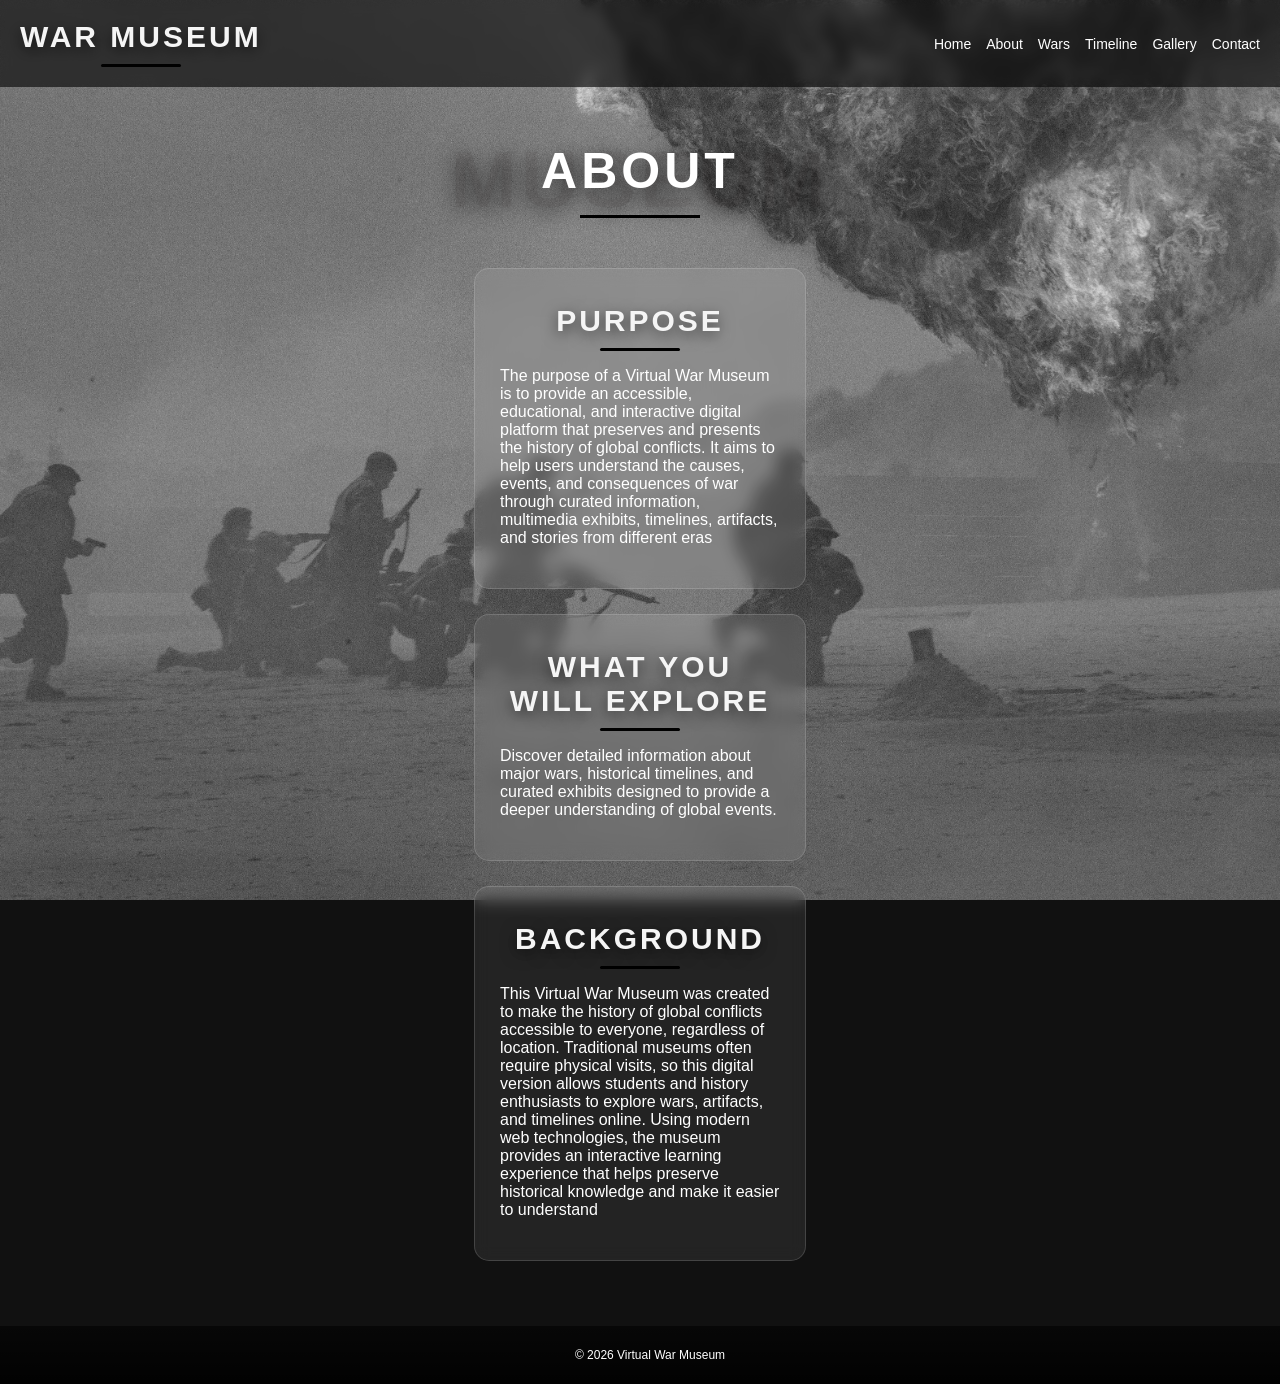
==== about.html @ 1c0403e6 "initial upload - Virtual War Museum" ====
<!DOCTYPE html>
<html lang="en">
<head>
    <meta charset="UTF-8">
    <meta name="viewport" content="width=device-width, initial-scale=1.0">
    <title>About - Virtual War Museum</title>
    <link rel="stylesheet" href="styles.css">
</head>

<body>

<!-- 🔹 NAVBAR -->
<nav>
    <h2>War Museum</h2>
    <ul>
        <li><a href="index.html">Home</a></li>
        <li><a href="about.html" class="active">About</a></li>
        <li><a href="wars.html">Wars</a></li>
        <li><a href="timeline.html">Timeline</a></li>
        <li><a href="gallery.html">Gallery</a></li>
        <li><a href="contact.html">Contact</a></li>
    </ul>
</nav>


<section class="about">

    <h1 class="about-title">About</h1>
    <div class="abou-container">

    <div class="about-box">
        <h2>Purpose</h2>
        <p>

            The purpose of a Virtual War Museum is to provide an accessible, educational, and interactive 
            digital platform that preserves and presents the history of global conflicts. It aims to help 
            users understand the causes, events, and consequences of war through curated information, 
            multimedia exhibits, timelines, artifacts, and stories from different eras

        </p>
    </div>

    <div class="about-box">
        <h2>What You Will Explore</h2>
        <p>
            Discover detailed information about major wars, historical timelines, and curated
            exhibits designed to provide a deeper understanding of global events.
        </p>
    </div>

    <div class="about-box">
        <h2>Background</h2>
        <p>
            This Virtual War Museum was created to make the history of global conflicts accessible to everyone,
            regardless of location. Traditional museums often require physical visits, so this digital version allows students and 
            history enthusiasts to explore wars, artifacts, and timelines online. Using modern web technologies, the museum provides an 
            interactive learning experience that helps preserve historical knowledge and make it easier to understand

        </p>
    </div>

</section>

<!-- 🔹 FOOTER -->
<footer>
    <p>© 2026 Virtual War Museum</p>
</footer>

</body>
</html>
---- styles.css ----
body {
    margin: 0;
    font-family: Arial, sans-serif;
    background: #111;
    color: white;
}

/* NAVBAR */
nav {
    display: flex;
    justify-content: space-between;
    align-items: center;
    padding: 15px 30px;
    background: #000;
}

nav ul {
    list-style: none;
    display: flex;
    gap: 20px;
}

nav a {
    color: rgb(230, 228, 228);
    text-decoration: none;
}

nav a:hover {
    color: red;
}

/* CONTENT */
.content {
    padding: 40px;
    text-align: center;
}

.cards {
    display: flex;
    gap: 20px;
    justify-content: center;
    flex-wrap: wrap;
}

.card {
    background: #222;
    padding: 20px;
    width: 250px;
    border-radius: 10px;
    transition: 0.3s;
}

.card:hover {
    transform: scale(1.05);
    background: #333;
}

/* FOOTER */
footer {
    text-align: center;
    padding: 20px;
    background: #000;
    margin-top: 40px;
}
.card img {
    width: 100%;
    height: 180px;
    object-fit: cover;
    border-radius: 10px;
    margin-bottom: 10px;
}
body {
    margin: 0;
    font-family: Arial, sans-serif;
    color: white;

   
    background-image: url("background.jpg");
    background-size: cover;
    background-position: center;
    background-attachment: fixed;
}

/* 🔥 Hero section centered */
.hero {
    height: 100vh;              /* full screen */
    display: flex;
    flex-direction: column;
    justify-content: center;
    align-items: center;
    text-align: center;

    background: rgba(0, 0, 0, 0.5); /* dark overlay for readability */
}

.hero h1 {
    font-size: 50px;
    margin: 0;
}

.hero p {
    font-size: 20px;
    margin-top: 10px;
}
.hero {
    height: 100vh;
    display: flex;
    justify-content: center;
    align-items: center;

    background: center/cover no-repeat;
}

.overlay {
    background: rgb(10, 45, 3);
    padding: 30px;
    text-align: center;
    border-radius: 10px;
}

.hero h1 {
    font-size: 50px;
    margin: 0;
}

.hero p {
    font-size: 20px;
}
nav {
    position: static;
    top: 0;
    left: 0;
    width: 100%;
    z-index: 1000;

    display: flex;
    justify-content: space-between;
    align-items: center;

    padding: 15px 30px;
    background: rgba(18, 16, 16, 0.6);
    backdrop-filter: blur(6px);
}
body {
  padding-top: 100px;
}
.hero {
    height: 100vh;
    display: flex;
    justify-content: center;
    align-items: center;
    text-align: center;

    background:  center/cover no-repeat;
}

.overlay {
    background: rgba(15, 14, 14, 0.6);
    padding: 10px;
    border-radius: 12px;
}
.cards {
    display: flex;
    gap: 20px;
    justify-content: center;
    flex-wrap: wrap;
    padding: 40px;
}

.card {
    background: rgba(255, 255, 255, 0.08);
    border: 1px solid rgba(255, 255, 255, 0.1);
    backdrop-filter: blur(5px);

    padding: 20px;
    width: 260px;
    border-radius: 12px;
    transition: 0.3s;
}

.card:hover {
    transform: translateY(-8px);
}
nav {
    position: fixed;
    top: 0;
    left: 0;
    width: 100%;
    z-index: 1000;

    display: flex;
    justify-content: space-between;
    align-items: center;

    padding: 10px 20px;
    background: rgba(0, 0, 0, 0.6);
    backdrop-filter: blur(6px);

    box-sizing: border-box;
}
nav ul {
    list-style: none;
    display: flex;
    gap: 15px;
    flex-wrap: wrap;
    margin: 0;
    padding: 0;
}
nav ul li a {
    color: white;
    text-decoration: none;
    white-space: nowrap;
    font-size: 14px;
}
@media (max-width: 768px) {
    nav {
        flex-direction: column;
        align-items: flex-start;
    }

    nav ul {
        flex-direction: column;
        gap: 10px;
    }
}
h2{ 
  color:#000
}
.featured-title {
    color: rgb(18, 1, 1);
    text-shadow: 2px 2px 6px rgba(0, 0, 0, 0.3);
    text-align: center;
    width: 100%;
}
.card {
    background: rgba(255, 255, 255, 0.08);
    border: 1px solid rgba(255, 255, 255, 0.15);
    backdrop-filter: blur(6px);

    padding: 20px;
    width: 260px;
    border-radius: 12px;

    transition: transform 0.3s ease, box-shadow 0.3s ease;
}
.card:hover {
    transform: translateY(-12px) scale(1.03);
    box-shadow: 0 10px 25px rgba(0, 0, 0, 0.5);
}
nav ul li a:hover {
    background: rgb(65, 118, 203);
    color: black;

    transform: translateY(-2px);
}
nav ul li a:hover {
    background: rgb(23, 82, 91);
    color: black;

    transform: translateY(-2px);
    box-shadow: 0 4px 12px rgba(255, 255, 255, 0.3);
}
footer {
    width: 100%;
    background: rgba(0, 0, 0, 0.85);
    color: white;
    text-align: center;
    padding: 10px;
    font-size: 12px;
}
html, body {
    height: 100%;
    margin: 0;
}

body {
    display: flex;
    flex-direction: column;
    min-height: 100vh;
}

.content, .about {
    flex: 1;
}
footer {
    background: linear-gradient(to top, rgba(0,0,0,0.9), rgba(0,0,0,0.6));
}
.about-box {
    max-width: 700px;
    margin: 25px auto;
    padding: 25px;
    border-radius: 12px;

    background: rgba(255, 255, 255, 0.1);
    backdrop-filter: blur(6px);

    border-left: 4px solid rgb(0, 0, 0); 
}
.about-title {
    font-size: 50px;
    letter-spacing: 4px;
    text-transform: uppercase;

    margin-bottom: 50px;

    position: relative;

    /* subtle depth */
    text-shadow: 0 5px 20px rgba(0,0,0,0.4);
}
.about-title::after {
    content: "";
    display: flex;
    width: 120px;
    height: 3px;
    background: rgb(0, 0, 0);

    margin: 15px auto 0;
}
.about-title::before {
    content: " MUSEUM";
    position: absolute;
    top: 50%;
    left: 50%;
    transform: translate(-50%, -50%);

    font-size: 80px;
    color: rgba(14, 4, 4, 0.05);
    z-index: -1;
}
.about-title {
    font-size: 50px;
    letter-spacing: 4px;
    text-transform: uppercase;

    text-align: center;   /* 🔥 important */
    position: relative;
}
.about-box:hover {
    transform: translateY(-12px) scale(1.03);

    box-shadow: 0 15px 30px rgba(0, 0, 0, 0.5);

    border-color: rgba(0, 0, 0, 0.4);
}
.about-box:hover {
    box-shadow: 0 0 20px rgba(115, 163, 194, 0.2),
                0 15px 30px rgba(0, 0, 0, 0.5);
}
.about-box {
    width: 280px;
    padding: 25px;

    background: rgba(255, 255, 255, 0.08);
    border: 1px solid rgba(255,255,255,0.15);
    border-radius: 15px;

    backdrop-filter: blur(8px);

    transition: all 0.3s ease; /* 🔥 important for smooth hover */
}
.gallery {
    display: grid;
    grid-template-columns: repeat(auto-fit, minmax(250px, 1fr));
    gap: 15px;

    padding: 40px;
}
.gallery img {
    width: 100%;
    height: 200px;
    object-fit: cover;

    border-radius: 10px;

    transition: 0.3s ease;
    cursor: pointer;
}
.gallery img:hover {
    transform: scale(1.05);
    box-shadow: 0 10px 25px rgba(0,0,0,0.6);
}
.gallery {
    display: grid;
    grid-template-columns: repeat(auto-fit, minmax(250px, 1fr));
    gap: 20px;
    padding: 40px;
}
.content {
    text-align: center;
    padding: 80px 20px;
}

.card {
    background: rgba(255,255,255,0.08);
    margin: 20px auto;
    padding: 20px;
    max-width: 500px;

    border-radius: 10px;
    transition: 0.3s;
}

.card:hover {
    transform: translateY(-8px);
    box-shadow: 0 10px 25px rgba(0,0,0,0.5);
}
.event {
    background: rgba(255,255,255,0.08);
    margin: 15px auto;
    padding: 20px;
    max-width: 700px;

    border-left: 4px solid rgb(0, 0, 0);
    border-radius: 8px;

    text-align: left;

    transition: 0.3s;
}

.event h3 {
    margin-bottom: 8px;
    color: white;
}

.event p {
    color: #ccc;
    line-height: 1.5;
}

.event:hover {
    transform: translateX(10px);
    box-shadow: 0 10px 25px rgba(0,0,0,0.4);
}
.contact {
    padding: 80px 20px;
    text-align: center;
}

form {
    max-width: 500px;
    margin: auto;
    display: flex;
    flex-direction: column;
    gap: 10px;
}

input, textarea {
    padding: 10px;
    border: none;
    border-radius: 5px;
}

button {
    padding: 10px;
    background: rgb(5, 4, 4);
    color: white;
    border: none;
    cursor: pointer;
}

button:hover {
    background: rgb(0, 0, 0);
}
.timeline {
    padding: 80px 20px;
    text-align: center;
}

.timeline-container {
    position: relative;
    max-width: 800px;
    margin: auto;
}


.timeline-container::before {
    content: "";
    position: absolute;
    left: 50%;
    top: 0;
    width: 3px;
    height: 100%;
    background: rgb(0, 0, 0);
    transform: translateX(-50%);
}
.timeline-item {
    position: relative;
    width: 50%;
    padding: 20px;
}

.timeline-item .content {
    background: rgba(255,255,255,0.08);
    padding: 15px;
    border-radius: 10px;
    text-align: left;
}
.dot {
    position: absolute;
    top: 25px;

    width: 15px;
    height: 15px;
    background: rgb(2, 2, 2);
    border-radius: 50%;
    z-index: 1;
}
/* Left side */
.timeline-item:nth-child(odd) {
    left: 0;
}

/* Right side */
.timeline-item:nth-child(even) {
    left: 50%;
}

.timeline-item:nth-child(odd) .dot {
    right: -8px;
}

.timeline-item:nth-child(even) .dot {
    left: -8px;
}
.timeline-item {
    position: relative;
    width: 50%;
    padding: 20px;

    opacity: 0;
    transform: translateY(40px);

    animation: fadeUp 0.8s ease forwards;
}
@keyframes fadeUp {
    to {
        opacity: 1;
        transform: translateY(0);
    }
}
.timeline-item:nth-child(1) { animation-delay: 0.1s; }
.timeline-item:nth-child(2) { animation-delay: 0.3s; }
.timeline-item:nth-child(3) { animation-delay: 0.5s; }
.timeline-item:nth-child(4) { animation-delay: 0.7s; }
.timeline-item:nth-child(5) { animation-delay: 0.9s; }
.timeline-item:nth-child(6) { animation-delay: 1.1s; }
.timeline-item:nth-child(7) { animation-delay: 1.3s; }
.timeline-item .content {
    transition: 0.3s ease;
}

.timeline-item .content:hover {
    transform: scale(1.03);
    box-shadow: 0 10px 25px rgba(0,0,0,0.4);
}
h2 {
    font-size: 30px;
    font-weight: 600;
    letter-spacing: 3px;

    color: #f5f5f5;
    text-align: center;

    margin: 10px 0;

    position: relative;

    text-transform: uppercase;

    text-shadow: 0 4px 15px rgba(0,0,0,0.6);
}
h2::after {
    content: "";
    display: block;

    width: 80px;
    height: 3px;

    background: rgb(0, 0, 0);
    margin: 10px auto 0;

    border-radius: 2px;
}
h2 {
    transition: 0.3s ease;
}

h2:hover {
    transform: scale(1.05);
    color: white;
}
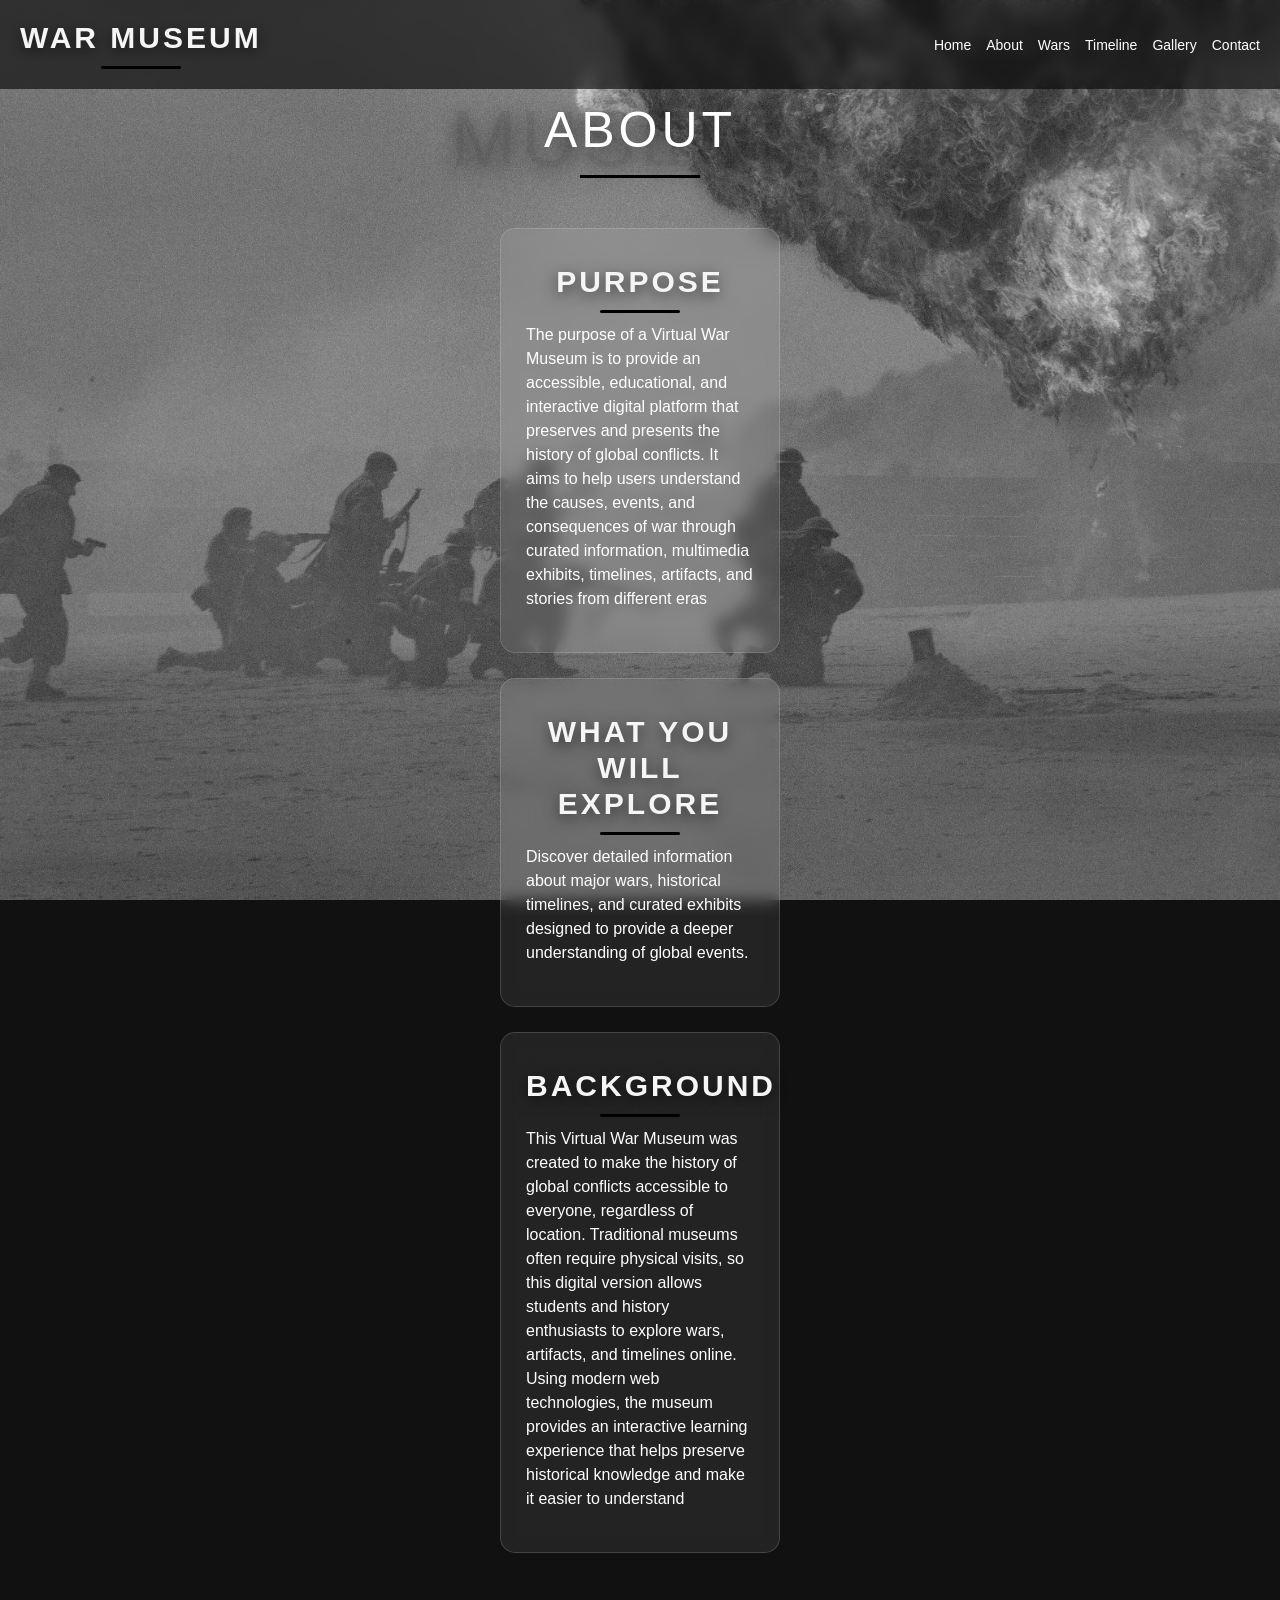
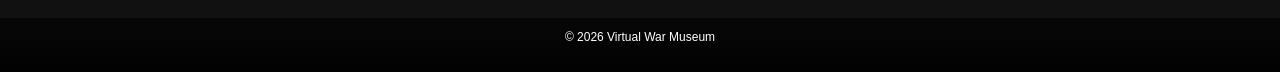
==== commit 470b8535: "Update about.html" ====
--- a/about.html
+++ b/about.html
@@ -4,12 +4,12 @@
     <meta charset="UTF-8">
     <meta name="viewport" content="width=device-width, initial-scale=1.0">
     <title>About - Virtual War Museum</title>
+    <link href="https://cdn.jsdelivr.net/npm/bootstrap@5.3.0/dist/css/bootstrap.min.css" rel="stylesheet">
     <link rel="stylesheet" href="styles.css">
 </head>
 
 <body>
 
-<!-- 🔹 NAVBAR -->
 <nav>
     <h2>War Museum</h2>
     <ul>
@@ -20,6 +20,8 @@
         <li><a href="gallery.html">Gallery</a></li>
         <li><a href="contact.html">Contact</a></li>
     </ul>
+    
+
 </nav>
 
 
@@ -61,10 +63,12 @@
 
 </section>
 
-<!-- 🔹 FOOTER -->
+
 <footer>
     <p>© 2026 Virtual War Museum</p>
 </footer>
+    <script src="https://cdn.jsdelivr.net/npm/@popperjs/core@2.11.6/dist/umd/popper.min.js"></script>
+    <script src="https://cdn.jsdelivr.net/npm/bootstrap@5.3.0/dist/js/bootstrap.min.js"></script>
 
 </body>
-</html>+</html>
